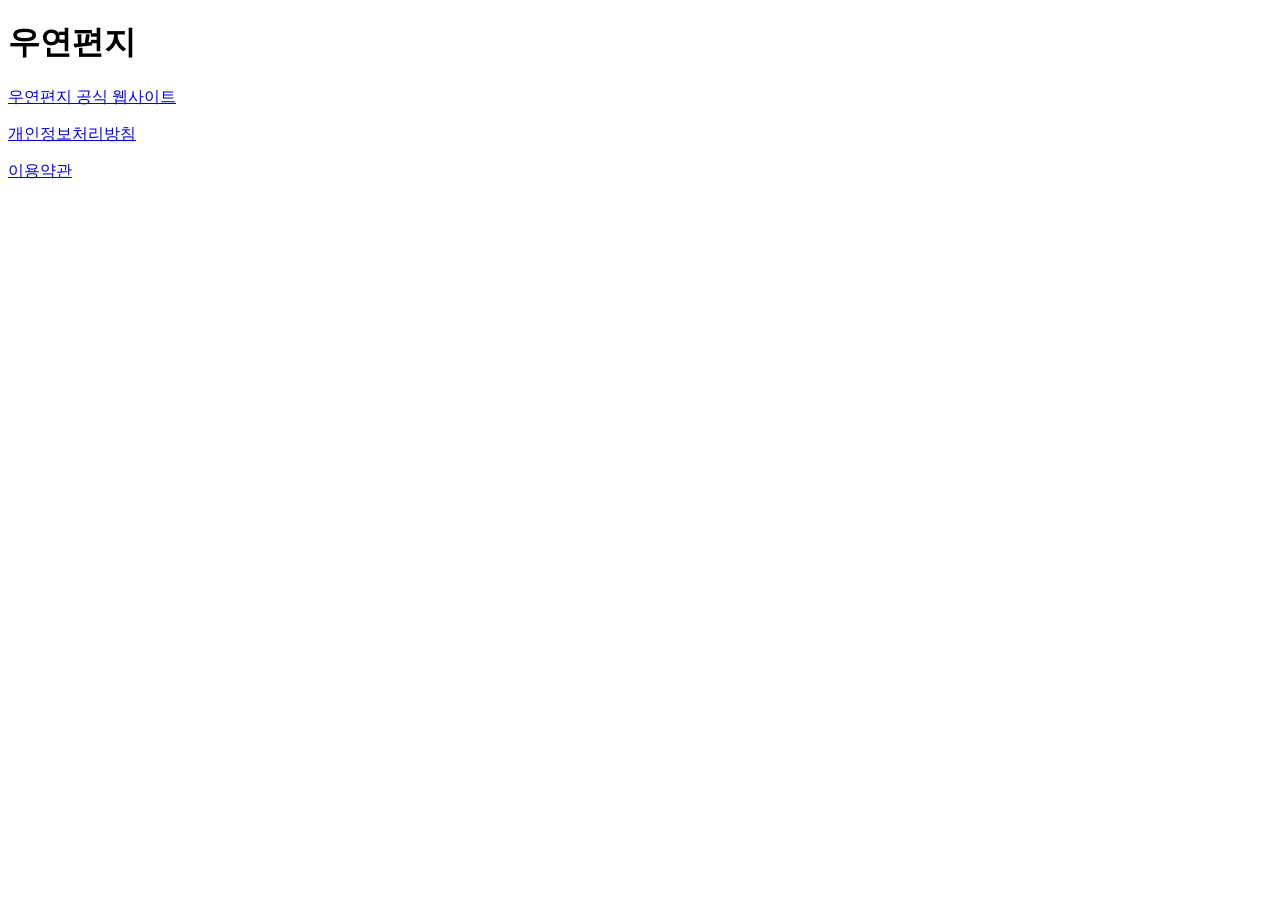
==== index.html @ 96c94056 "Add root landing page and policy links" ====
<!doctype html>
<html lang="ko">
<head>
  <meta charset="utf-8">
  <meta name="viewport" content="width=device-width, initial-scale=1">
  <title>우연편지</title>
</head>
<body>
  <main>
    <h1>우연편지</h1>
    <p><a href="https://2m9y4dmh68-hash.github.io/uyeonletter-site/">우연편지 공식 웹사이트</a></p>
    <p><a href="https://2m9y4dmh68-hash.github.io/uyeonletter-site/privacy.html">개인정보처리방침</a></p>
    <p><a href="https://2m9y4dmh68-hash.github.io/uyeonletter-site/terms.html">이용약관</a></p>
  </main>
</body>
</html>
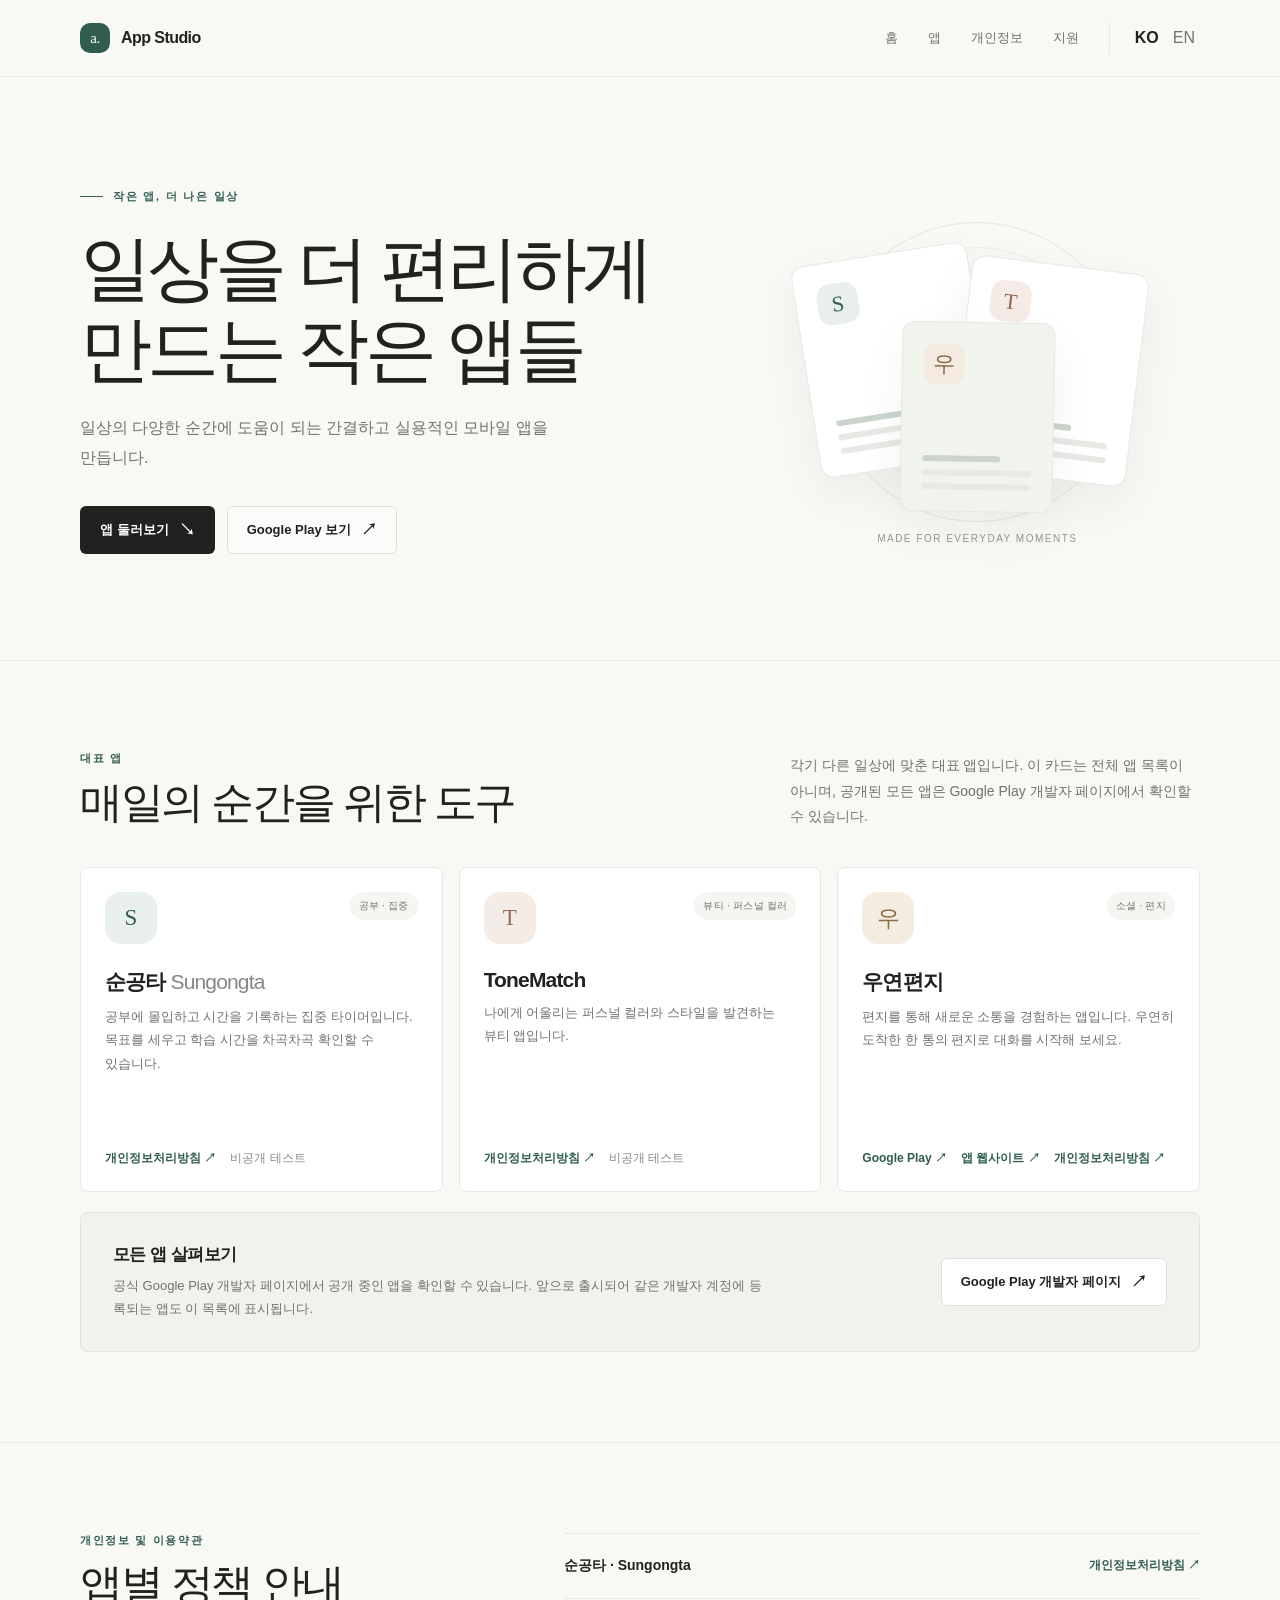
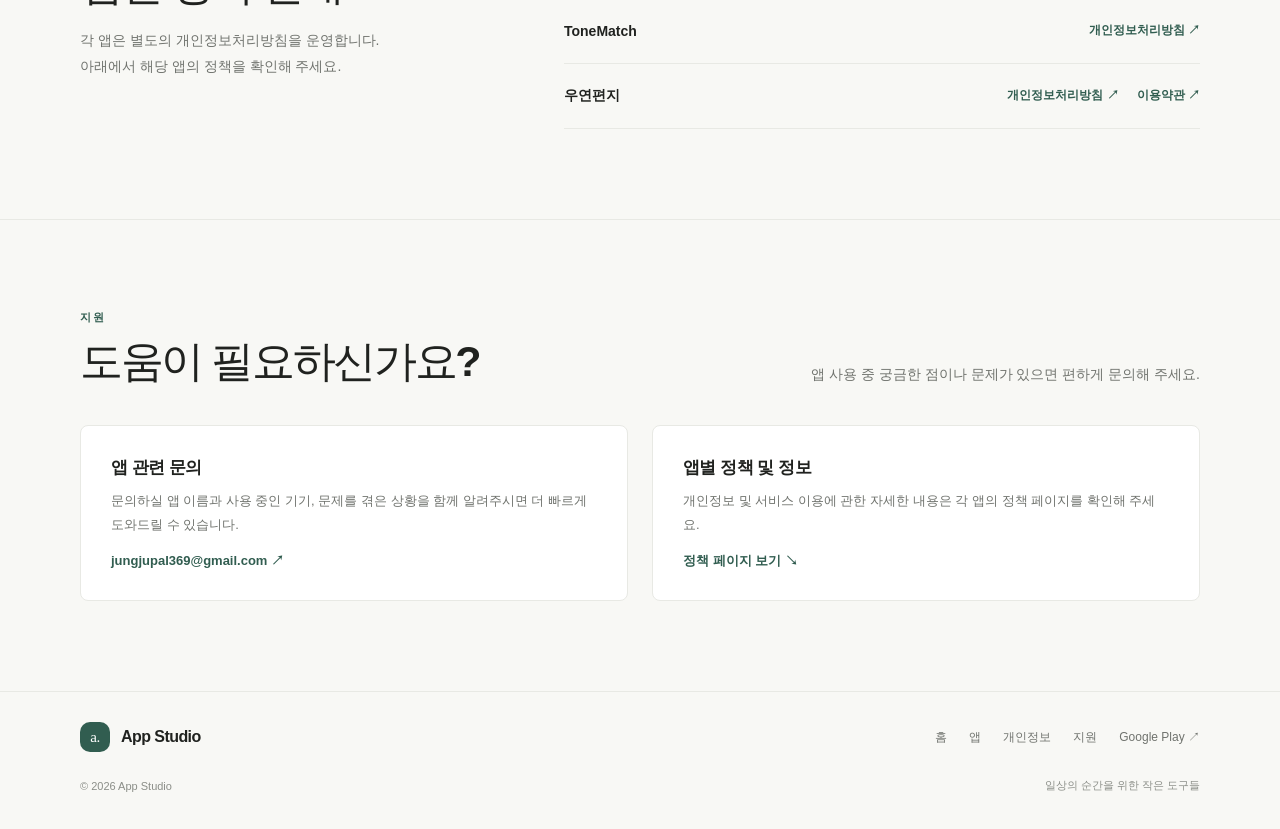
==== commit 6d46e968: "Build bilingual developer app studio homepage" ====
--- a/index.html
+++ b/index.html
@@ -3,14 +3,298 @@
 <head>
   <meta charset="utf-8">
   <meta name="viewport" content="width=device-width, initial-scale=1">
-  <title>우연편지</title>
+  <meta name="theme-color" content="#f8f8f5">
+  <meta name="description" content="일상의 다양한 순간에 도움이 되는 간결하고 실용적인 모바일 앱을 만듭니다. A small collection of thoughtful apps for everyday life.">
+  <meta property="og:type" content="website">
+  <meta property="og:title" content="App Studio — Thoughtful apps for everyday life">
+  <meta property="og:description" content="일상을 더 편리하게 만드는 작은 앱들">
+  <link rel="canonical" href="https://2m9y4dmh68-hash.github.io/">
+  <title>App Studio — 일상을 더 편리하게 만드는 작은 앱들</title>
+  <style>
+    :root {
+      color-scheme: light;
+      --paper: #f8f8f5;
+      --surface: #fff;
+      --ink: #20221f;
+      --muted: #70736e;
+      --line: #e8e9e4;
+      --accent: #315d50;
+      --accent-soft: #e9f0ec;
+      --serif: Georgia, "Times New Roman", serif;
+      --sans: Inter, -apple-system, BlinkMacSystemFont, "Segoe UI", "Noto Sans KR", sans-serif;
+      --shadow: 0 18px 46px rgba(28, 35, 30, .055);
+    }
+    * { box-sizing: border-box; }
+    html { scroll-behavior: smooth; scroll-padding-top: 88px; }
+    body { margin: 0; background: var(--paper); color: var(--ink); font-family: var(--sans); -webkit-font-smoothing: antialiased; }
+    a { color: inherit; }
+    a:focus-visible, button:focus-visible { outline: 3px solid #78998d; outline-offset: 4px; border-radius: 5px; }
+    .skip-link { position: absolute; top: -60px; left: 16px; z-index: 10; padding: 12px 16px; background: var(--ink); color: white; border-radius: 8px; }
+    .skip-link:focus { top: 12px; }
+    .wrap { width: min(1120px, calc(100% - 48px)); margin-inline: auto; }
+    .header { position: sticky; top: 0; z-index: 5; border-bottom: 1px solid rgba(232,233,228,.8); background: rgba(248,248,245,.92); backdrop-filter: blur(14px); }
+    .nav { min-height: 76px; display: flex; align-items: center; justify-content: space-between; gap: 28px; }
+    .brand { display: inline-flex; align-items: center; gap: 11px; text-decoration: none; font-weight: 650; letter-spacing: -.035em; }
+    .brand-mark { width: 30px; height: 30px; display: grid; place-items: center; border-radius: 10px; background: var(--accent); color: white; font: 15px var(--serif); }
+    .nav-right, .nav-links { display: flex; align-items: center; gap: 30px; }
+    .nav-links a, .language button { text-decoration: none; color: var(--muted); font-size: 13px; transition: color .2s ease; }
+    .nav-links a:hover, .language button:hover { color: var(--ink); }
+    .language { display: flex; align-items: center; gap: 4px; padding-left: 20px; border-left: 1px solid var(--line); }
+    .language button { padding: 7px 5px; border: 0; background: none; cursor: pointer; font: inherit; }
+    .language button[aria-pressed="true"] { color: var(--ink); font-weight: 700; }
+    .menu-toggle { display: none; width: 42px; height: 42px; border: 1px solid var(--line); border-radius: 50%; background: transparent; color: var(--ink); font-size: 19px; cursor: pointer; }
+    .hero { padding: 112px 0 106px; }
+    .hero-grid { display: grid; grid-template-columns: 1.15fr .85fr; align-items: center; gap: 72px; }
+    .eyebrow { display: flex; align-items: center; gap: 10px; margin: 0 0 24px; color: var(--accent); font-size: 11px; font-weight: 700; letter-spacing: .16em; text-transform: uppercase; }
+    .eyebrow::before { content: ""; width: 23px; height: 1px; background: currentColor; }
+    h1 { max-width: 650px; margin: 0; font-size: clamp(44px, 6vw, 72px); line-height: 1.12; letter-spacing: -.065em; font-weight: 590; }
+    .hero-copy { max-width: 510px; margin: 24px 0 0; color: var(--muted); font-size: 16px; line-height: 1.85; word-break: keep-all; }
+    .actions { display: flex; flex-wrap: wrap; gap: 12px; margin-top: 34px; }
+    .button { min-height: 48px; display: inline-flex; align-items: center; justify-content: center; gap: 10px; padding: 0 19px; border: 1px solid transparent; border-radius: 6px; text-decoration: none; font-size: 13px; font-weight: 650; transition: transform .2s ease, background .2s ease, border-color .2s ease; }
+    .button:hover { transform: translateY(-2px); }
+    .button-primary { background: var(--ink); color: white; }
+    .button-primary:hover { background: var(--accent); }
+    .button-secondary { border-color: #dfe1dc; background: rgba(255,255,255,.52); }
+    .button-secondary:hover { border-color: #bdc9c2; background: white; }
+    .arrow { font-size: 16px; line-height: 1; }
+    .hero-art { position: relative; min-height: 345px; display: grid; place-items: center; }
+    .art-halo { position: absolute; width: 300px; height: 300px; border: 1px solid #e4e6df; border-radius: 50%; }
+    .art-halo::before, .art-halo::after { content: ""; position: absolute; inset: 24px; border: 1px solid #ecece7; border-radius: 50%; }
+    .art-halo::after { inset: 52px; }
+    .art-card { position: absolute; width: 178px; height: 214px; display: flex; flex-direction: column; justify-content: space-between; padding: 21px; border: 1px solid rgba(230,231,225,.9); border-radius: 13px; background: var(--surface); box-shadow: var(--shadow); }
+    .art-card.one { transform: translate(-83px, -12px) rotate(-9deg); }
+    .art-card.two { transform: translate(72px, -1px) rotate(7deg); }
+    .art-card.three { width: 153px; height: 190px; transform: translate(0, 45px) rotate(1deg); background: #f1f3ed; }
+    .art-icon { width: 41px; height: 41px; display: grid; place-items: center; border-radius: 13px; background: var(--accent-soft); color: var(--accent); font: 22px var(--serif); }
+    .art-card.two .art-icon { background: #f5ece8; color: #92654f; }
+    .art-card.three .art-icon { background: #f4eadf; color: #886945; }
+    .art-lines span { display: block; height: 6px; margin-top: 8px; border-radius: 99px; background: #e8e9e4; }
+    .art-lines span:first-child { width: 72%; background: #cbd5ce; }
+    .art-caption { position: absolute; bottom: 0; color: #92958f; font-size: 10px; letter-spacing: .15em; text-transform: uppercase; }
+    .section { padding: 90px 0; border-top: 1px solid var(--line); }
+    .section-heading { display: flex; align-items: end; justify-content: space-between; gap: 30px; margin-bottom: 38px; }
+    .section-kicker { margin: 0 0 11px; color: var(--accent); font-size: 11px; font-weight: 700; letter-spacing: .15em; text-transform: uppercase; }
+    h2 { margin: 0; font-size: clamp(31px, 4vw, 43px); line-height: 1.2; letter-spacing: -.055em; font-weight: 580; }
+    .section-intro { max-width: 410px; margin: 0; color: var(--muted); font-size: 14px; line-height: 1.8; }
+    .app-grid { display: grid; grid-template-columns: repeat(3, 1fr); gap: 16px; }
+    .app-card { display: flex; min-height: 325px; flex-direction: column; padding: 24px; border: 1px solid var(--line); border-radius: 8px; background: var(--surface); transition: transform .25s ease, box-shadow .25s ease, border-color .25s ease; }
+    .app-card:hover { transform: translateY(-4px); border-color: #d9ded8; box-shadow: var(--shadow); }
+    .app-top { display: flex; align-items: start; justify-content: space-between; gap: 12px; }
+    .app-icon { width: 52px; height: 52px; display: grid; place-items: center; border-radius: 16px; font: 23px var(--serif); }
+    .app-icon.study { background: #eaf0eb; color: #315d50; }
+    .app-icon.tone { background: #f4ece7; color: #966d57; }
+    .app-icon.letter { background: #f4ecdf; color: #8c6d43; }
+    .category { padding: 7px 9px; border-radius: 99px; background: #f5f5f1; color: #73766f; font-size: 10px; letter-spacing: .025em; }
+    .app-card h3 { margin: 24px 0 9px; font-size: 21px; letter-spacing: -.04em; }
+    .app-card p { margin: 0; color: var(--muted); font-size: 13px; line-height: 1.8; word-break: keep-all; }
+    .card-links { display: flex; flex-wrap: wrap; gap: 14px; margin-top: auto; padding-top: 24px; }
+    .card-links a, .card-status { display: inline-flex; align-items: center; gap: 6px; color: var(--accent); font-size: 12px; font-weight: 650; text-decoration: none; }
+    .card-links a:hover { text-decoration: underline; text-underline-offset: 3px; }
+    .card-status { color: #898c85; font-weight: 500; }
+    .all-apps { display: grid; grid-template-columns: 1fr auto; align-items: center; gap: 30px; margin-top: 20px; padding: 30px 32px; border: 1px solid #e1e5df; border-radius: 8px; background: #eff2ed; }
+    .all-apps h3 { margin: 0 0 8px; font-size: 17px; letter-spacing: -.03em; }
+    .all-apps p { max-width: 660px; margin: 0; color: var(--muted); font-size: 13px; line-height: 1.8; }
+    .all-apps .button { white-space: nowrap; background: white; border-color: #dce1db; }
+    .privacy-grid { display: grid; grid-template-columns: .8fr 1.2fr; gap: 60px; }
+    .privacy-copy { max-width: 300px; margin-top: 18px; color: var(--muted); font-size: 14px; line-height: 1.8; }
+    .policy-list { border-top: 1px solid var(--line); }
+    .policy-row { display: grid; grid-template-columns: 1fr auto; align-items: center; gap: 20px; min-height: 65px; border-bottom: 1px solid var(--line); }
+    .policy-name { font-size: 14px; font-weight: 620; }
+    .policy-links { display: flex; flex-wrap: wrap; justify-content: end; gap: 18px; }
+    .policy-links a { color: var(--accent); font-size: 12px; font-weight: 600; text-decoration: none; }
+    .policy-links a:hover { text-decoration: underline; text-underline-offset: 3px; }
+    .support { display: grid; grid-template-columns: 1fr 1fr; gap: 24px; }
+    .support-panel { padding: 30px; border: 1px solid var(--line); border-radius: 8px; background: var(--surface); }
+    .support-panel h3 { margin: 0 0 10px; font-size: 17px; letter-spacing: -.03em; }
+    .support-panel p { margin: 0; color: var(--muted); font-size: 13px; line-height: 1.8; }
+    .support-panel a { display: inline-block; margin-top: 16px; color: var(--accent); font-size: 13px; font-weight: 650; text-decoration: none; }
+    .support-panel a:hover { text-decoration: underline; text-underline-offset: 3px; }
+    .footer { padding: 30px 0 36px; border-top: 1px solid var(--line); }
+    .footer-main, .footer-bottom { display: flex; align-items: center; justify-content: space-between; gap: 24px; }
+    .footer-links { display: flex; flex-wrap: wrap; gap: 22px; }
+    .footer-links a { color: var(--muted); font-size: 12px; text-decoration: none; }
+    .footer-links a:hover { color: var(--ink); }
+    .footer-bottom { margin-top: 26px; color: #8b8e88; font-size: 11px; }
+    .footer-note { margin: 0; }
+    @media (max-width: 800px) {
+      .hero { padding: 84px 0 76px; }
+      .hero-grid { grid-template-columns: 1fr; gap: 14px; }
+      .hero-art { min-height: 300px; margin-top: 10px; }
+      .art-halo { width: 270px; height: 270px; }
+      .app-grid { grid-template-columns: 1fr 1fr; }
+      .privacy-grid { grid-template-columns: 1fr; gap: 28px; }
+    }
+    @media (max-width: 600px) {
+      .wrap { width: min(100% - 36px, 520px); }
+      .nav { min-height: 68px; flex-wrap: wrap; }
+      .menu-toggle { display: inline-grid; place-items: center; }
+      .nav-right { position: absolute; top: 67px; left: 0; right: 0; display: none; align-items: stretch; flex-direction: column; gap: 0; padding: 8px 18px 16px; border-bottom: 1px solid var(--line); background: var(--paper); }
+      .nav-right.is-open { display: flex; }
+      .nav-links { align-items: stretch; flex-direction: column; gap: 0; }
+      .nav-links a { padding: 13px 0; border-bottom: 1px solid var(--line); font-size: 14px; }
+      .language { padding: 13px 0 2px; border: 0; }
+      .hero { padding: 69px 0 56px; }
+      h1 { font-size: clamp(42px, 12vw, 58px); }
+      .hero-copy { font-size: 14px; }
+      .hero-art { min-height: 275px; transform: scale(.9); margin: -5px -15px; }
+      .section { padding: 68px 0; }
+      .section-heading { align-items: start; flex-direction: column; gap: 14px; margin-bottom: 26px; }
+      .app-grid { grid-template-columns: 1fr; gap: 12px; }
+      .app-card { min-height: 280px; }
+      .all-apps { grid-template-columns: 1fr; gap: 21px; padding: 24px; }
+      .all-apps .button { justify-self: start; }
+      .policy-row { grid-template-columns: 1fr; gap: 10px; padding: 16px 0; }
+      .policy-links { justify-content: start; }
+      .support { grid-template-columns: 1fr; }
+      .support-panel { padding: 24px; }
+      .footer-main, .footer-bottom { align-items: start; flex-direction: column; }
+      .footer-links { gap: 15px; }
+      .footer-bottom { gap: 8px; }
+    }
+    @media (prefers-reduced-motion: reduce) {
+      *, *::before, *::after { scroll-behavior: auto !important; transition-duration: .01ms !important; animation-duration: .01ms !important; animation-iteration-count: 1 !important; }
+    }
+  </style>
 </head>
 <body>
-  <main>
-    <h1>우연편지</h1>
-    <p><a href="https://2m9y4dmh68-hash.github.io/uyeonletter-site/">우연편지 공식 웹사이트</a></p>
-    <p><a href="https://2m9y4dmh68-hash.github.io/uyeonletter-site/privacy.html">개인정보처리방침</a></p>
-    <p><a href="https://2m9y4dmh68-hash.github.io/uyeonletter-site/terms.html">이용약관</a></p>
+  <a class="skip-link" href="#main" data-ko="본문으로 건너뛰기" data-en="Skip to content">본문으로 건너뛰기</a>
+  <header class="header">
+    <nav class="nav wrap" aria-label="주요 메뉴">
+      <a class="brand" href="#home" aria-label="App Studio home"><span class="brand-mark" aria-hidden="true">a.</span><span>App Studio</span></a>
+      <button class="menu-toggle" type="button" aria-label="메뉴 열기" aria-expanded="false" aria-controls="nav-content">☰</button>
+      <div class="nav-right" id="nav-content">
+        <div class="nav-links">
+          <a href="#home" data-ko="홈" data-en="Home">홈</a>
+          <a href="#apps" data-ko="앱" data-en="Apps">앱</a>
+          <a href="#privacy" data-ko="개인정보" data-en="Privacy">개인정보</a>
+          <a href="#support" data-ko="지원" data-en="Support">지원</a>
+        </div>
+        <div class="language" role="group" aria-label="Language">
+          <button type="button" data-lang="ko" aria-pressed="true">KO</button>
+          <button type="button" data-lang="en" aria-pressed="false">EN</button>
+        </div>
+      </div>
+    </nav>
+  </header>
+
+  <main id="main">
+    <section class="hero" id="home">
+      <div class="hero-grid wrap">
+        <div>
+          <p class="eyebrow" data-ko="작은 앱, 더 나은 일상" data-en="Small apps, better days">작은 앱, 더 나은 일상</p>
+          <h1 data-ko="일상을 더 편리하게 만드는 작은 앱들" data-en="Thoughtful apps for everyday life.">일상을 더 편리하게 만드는 작은 앱들</h1>
+          <p class="hero-copy" data-ko="일상의 다양한 순간에 도움이 되는 간결하고 실용적인 모바일 앱을 만듭니다." data-en="We make simple, useful mobile apps designed to make everyday moments better.">일상의 다양한 순간에 도움이 되는 간결하고 실용적인 모바일 앱을 만듭니다.</p>
+          <div class="actions">
+            <a class="button button-primary" href="#apps"><span data-ko="앱 둘러보기" data-en="Explore our apps">앱 둘러보기</span><span class="arrow" aria-hidden="true">↘</span></a>
+            <a class="button button-secondary" href="https://play.google.com/store/apps/developer?id=Jung+Ji+Yong" target="_blank" rel="noopener noreferrer"><span data-ko="Google Play 보기" data-en="View on Google Play">Google Play 보기</span><span class="arrow" aria-hidden="true">↗</span></a>
+          </div>
+        </div>
+        <div class="hero-art" aria-hidden="true">
+          <div class="art-halo"></div>
+          <div class="art-card one"><div class="art-icon">S</div><div class="art-lines"><span></span><span></span><span></span></div></div>
+          <div class="art-card two"><div class="art-icon">T</div><div class="art-lines"><span></span><span></span><span></span></div></div>
+          <div class="art-card three"><div class="art-icon">우</div><div class="art-lines"><span></span><span></span><span></span></div></div>
+          <span class="art-caption">Made for everyday moments</span>
+        </div>
+      </div>
+    </section>
+
+    <section class="section" id="apps">
+      <div class="wrap">
+        <div class="section-heading">
+          <div><p class="section-kicker" data-ko="대표 앱" data-en="Selected work">대표 앱</p><h2 data-ko="매일의 순간을 위한 도구" data-en="Made for everyday moments">매일의 순간을 위한 도구</h2></div>
+          <p class="section-intro" data-ko="각기 다른 일상에 맞춘 대표 앱입니다. 이 카드는 전체 앱 목록이 아니며, 공개된 모든 앱은 Google Play 개발자 페이지에서 확인할 수 있습니다." data-en="A few apps made for different parts of everyday life. These are featured apps, not the full catalog; see Google Play for all publicly available apps.">각기 다른 일상에 맞춘 대표 앱입니다. 이 카드는 전체 앱 목록이 아니며, 공개된 모든 앱은 Google Play 개발자 페이지에서 확인할 수 있습니다.</p>
+        </div>
+        <div class="app-grid">
+          <article class="app-card">
+            <div class="app-top"><span class="app-icon study" aria-hidden="true">S</span><span class="category" data-ko="공부 · 집중" data-en="Study · Focus">공부 · 집중</span></div>
+            <h3>순공타 <span style="font-weight:450;color:#858880">Sungongta</span></h3>
+            <p data-ko="공부에 몰입하고 시간을 기록하는 집중 타이머입니다. 목표를 세우고 학습 시간을 차곡차곡 확인할 수 있습니다." data-en="A focus timer for study sessions and learning time. Set goals and keep track of the time you put in.">공부에 몰입하고 시간을 기록하는 집중 타이머입니다. 목표를 세우고 학습 시간을 차곡차곡 확인할 수 있습니다.</p>
+            <div class="card-links"><a href="https://sites.google.com/view/sungongta-privacy/%ED%99%88" target="_blank" rel="noopener noreferrer" data-ko="개인정보처리방침 ↗" data-en="Privacy policy ↗">개인정보처리방침 ↗</a><span class="card-status" data-ko="비공개 테스트" data-en="Private testing">비공개 테스트</span></div>
+          </article>
+          <article class="app-card">
+            <div class="app-top"><span class="app-icon tone" aria-hidden="true">T</span><span class="category" data-ko="뷰티 · 퍼스널 컬러" data-en="Beauty · Color">뷰티 · 퍼스널 컬러</span></div>
+            <h3>ToneMatch</h3>
+            <p data-ko="나에게 어울리는 퍼스널 컬러와 스타일을 발견하는 뷰티 앱입니다." data-en="A beauty app to discover your personal colors and styles that suit you.">나에게 어울리는 퍼스널 컬러와 스타일을 발견하는 뷰티 앱입니다.</p>
+            <div class="card-links"><a href="https://sites.google.com/view/tonematch-privacy-policy/%ED%99%88" target="_blank" rel="noopener noreferrer" data-ko="개인정보처리방침 ↗" data-en="Privacy policy ↗">개인정보처리방침 ↗</a><span class="card-status" data-ko="비공개 테스트" data-en="Private testing">비공개 테스트</span></div>
+          </article>
+          <article class="app-card">
+            <div class="app-top"><span class="app-icon letter" aria-hidden="true">우</span><span class="category" data-ko="소셜 · 편지" data-en="Social · Letters">소셜 · 편지</span></div>
+            <h3>우연편지</h3>
+            <p data-ko="편지를 통해 새로운 소통을 경험하는 앱입니다. 우연히 도착한 한 통의 편지로 대화를 시작해 보세요." data-en="An app for a different kind of connection through letters. Start a conversation with a letter that arrives by chance.">편지를 통해 새로운 소통을 경험하는 앱입니다. 우연히 도착한 한 통의 편지로 대화를 시작해 보세요.</p>
+            <div class="card-links"><a href="https://play.google.com/store/apps/details?id=com.uyeonletter.app" target="_blank" rel="noopener noreferrer" data-ko="Google Play ↗" data-en="Google Play ↗">Google Play ↗</a><a href="https://2m9y4dmh68-hash.github.io/uyeonletter-site/" target="_blank" rel="noopener noreferrer" data-ko="앱 웹사이트 ↗" data-en="App website ↗">앱 웹사이트 ↗</a><a href="https://2m9y4dmh68-hash.github.io/uyeonletter-site/privacy.html" target="_blank" rel="noopener noreferrer" data-ko="개인정보처리방침 ↗" data-en="Privacy policy ↗">개인정보처리방침 ↗</a></div>
+          </article>
+        </div>
+        <div class="all-apps">
+          <div><h3 data-ko="모든 앱 살펴보기" data-en="Explore all apps">모든 앱 살펴보기</h3><p data-ko="공식 Google Play 개발자 페이지에서 공개 중인 앱을 확인할 수 있습니다. 앞으로 출시되어 같은 개발자 계정에 등록되는 앱도 이 목록에 표시됩니다." data-en="Browse publicly available apps on the official Google Play developer page. New apps published under the same developer account will appear there as they launch.">공식 Google Play 개발자 페이지에서 공개 중인 앱을 확인할 수 있습니다. 앞으로 출시되어 같은 개발자 계정에 등록되는 앱도 이 목록에 표시됩니다.</p></div>
+          <a class="button" href="https://play.google.com/store/apps/developer?id=Jung+Ji+Yong" target="_blank" rel="noopener noreferrer"><span data-ko="Google Play 개발자 페이지" data-en="Google Play developer page">Google Play 개발자 페이지</span><span class="arrow" aria-hidden="true">↗</span></a>
+        </div>
+      </div>
+    </section>
+
+    <section class="section" id="privacy">
+      <div class="wrap privacy-grid">
+        <div><p class="section-kicker" data-ko="개인정보 및 이용약관" data-en="Privacy & terms">개인정보 및 이용약관</p><h2 data-ko="앱별 정책 안내" data-en="Policies by app">앱별 정책 안내</h2><p class="privacy-copy" data-ko="각 앱은 별도의 개인정보처리방침을 운영합니다. 아래에서 해당 앱의 정책을 확인해 주세요." data-en="Each app has its own privacy policy. Follow the links to read the policy for the app you use.">각 앱은 별도의 개인정보처리방침을 운영합니다. 아래에서 해당 앱의 정책을 확인해 주세요.</p></div>
+        <div class="policy-list">
+          <div class="policy-row"><span class="policy-name">순공타 · Sungongta</span><div class="policy-links"><a href="https://sites.google.com/view/sungongta-privacy/%ED%99%88" target="_blank" rel="noopener noreferrer" data-ko="개인정보처리방침 ↗" data-en="Privacy policy ↗">개인정보처리방침 ↗</a></div></div>
+          <div class="policy-row"><span class="policy-name">ToneMatch</span><div class="policy-links"><a href="https://sites.google.com/view/tonematch-privacy-policy/%ED%99%88" target="_blank" rel="noopener noreferrer" data-ko="개인정보처리방침 ↗" data-en="Privacy policy ↗">개인정보처리방침 ↗</a></div></div>
+          <div class="policy-row"><span class="policy-name">우연편지</span><div class="policy-links"><a href="https://2m9y4dmh68-hash.github.io/uyeonletter-site/privacy.html" target="_blank" rel="noopener noreferrer" data-ko="개인정보처리방침 ↗" data-en="Privacy policy ↗">개인정보처리방침 ↗</a><a href="https://2m9y4dmh68-hash.github.io/uyeonletter-site/terms.html" target="_blank" rel="noopener noreferrer" data-ko="이용약관 ↗" data-en="Terms ↗">이용약관 ↗</a></div></div>
+        </div>
+      </div>
+    </section>
+
+    <section class="section" id="support">
+      <div class="wrap">
+        <div class="section-heading"><div><p class="section-kicker" data-ko="지원" data-en="Support">지원</p><h2 data-ko="도움이 필요하신가요?" data-en="How can we help?">도움이 필요하신가요?</h2></div><p class="section-intro" data-ko="앱 사용 중 궁금한 점이나 문제가 있으면 편하게 문의해 주세요." data-en="If you have a question or run into an issue, get in touch.">앱 사용 중 궁금한 점이나 문제가 있으면 편하게 문의해 주세요.</p></div>
+        <div class="support">
+          <div class="support-panel"><h3 data-ko="앱 관련 문의" data-en="App support">앱 관련 문의</h3><p data-ko="문의하실 앱 이름과 사용 중인 기기, 문제를 겪은 상황을 함께 알려주시면 더 빠르게 도와드릴 수 있습니다." data-en="Include the app name, your device, and what happened so we can help more quickly.">문의하실 앱 이름과 사용 중인 기기, 문제를 겪은 상황을 함께 알려주시면 더 빠르게 도와드릴 수 있습니다.</p><a href="mailto:jungjupal369@gmail.com">jungjupal369@gmail.com ↗</a></div>
+          <div class="support-panel"><h3 data-ko="앱별 정책 및 정보" data-en="App policies & information">앱별 정책 및 정보</h3><p data-ko="개인정보 및 서비스 이용에 관한 자세한 내용은 각 앱의 정책 페이지를 확인해 주세요." data-en="For details about privacy and service terms, please visit the policy page for each app.">개인정보 및 서비스 이용에 관한 자세한 내용은 각 앱의 정책 페이지를 확인해 주세요.</p><a href="#privacy"><span data-ko="정책 페이지 보기" data-en="View app policies">정책 페이지 보기</span> ↘</a></div>
+        </div>
+      </div>
+    </section>
   </main>
+
+  <footer class="footer">
+    <div class="wrap">
+      <div class="footer-main"><a class="brand" href="#home"><span class="brand-mark" aria-hidden="true">a.</span><span>App Studio</span></a><nav class="footer-links" aria-label="Footer"><a href="#home" data-ko="홈" data-en="Home">홈</a><a href="#apps" data-ko="앱" data-en="Apps">앱</a><a href="#privacy" data-ko="개인정보" data-en="Privacy">개인정보</a><a href="#support" data-ko="지원" data-en="Support">지원</a><a href="https://play.google.com/store/apps/developer?id=Jung+Ji+Yong" target="_blank" rel="noopener noreferrer" data-ko="Google Play ↗" data-en="Google Play ↗">Google Play ↗</a></nav></div>
+      <div class="footer-bottom"><p class="footer-note">© <span id="year">2026</span> App Studio</p><p class="footer-note" data-ko="일상의 순간을 위한 작은 도구들" data-en="Small tools for everyday moments">일상의 순간을 위한 작은 도구들</p></div>
+    </div>
+  </footer>
+  <script>
+    (() => {
+      const langButtons = document.querySelectorAll('[data-lang]');
+      const translatable = document.querySelectorAll('[data-ko][data-en]');
+      const menuButton = document.querySelector('.menu-toggle');
+      const navContent = document.querySelector('#nav-content');
+      const navLinks = document.querySelectorAll('.nav-links a');
+      const setLanguage = (lang) => {
+        document.documentElement.lang = lang;
+        translatable.forEach((el) => { el.textContent = el.dataset[lang]; });
+        langButtons.forEach((button) => button.setAttribute('aria-pressed', String(button.dataset.lang === lang)));
+        menuButton.setAttribute('aria-label', lang === 'ko' ? '메뉴 열기' : 'Open menu');
+        document.querySelector('nav.nav').setAttribute('aria-label', lang === 'ko' ? '주요 메뉴' : 'Main navigation');
+        document.title = lang === 'ko' ? 'App Studio — 일상을 더 편리하게 만드는 작은 앱들' : 'App Studio — Thoughtful apps for everyday life';
+        try { localStorage.setItem('app-studio-language', lang); } catch (_) {}
+      };
+      langButtons.forEach((button) => button.addEventListener('click', () => setLanguage(button.dataset.lang)));
+      menuButton.addEventListener('click', () => {
+        const open = menuButton.getAttribute('aria-expanded') !== 'true';
+        menuButton.setAttribute('aria-expanded', String(open));
+        menuButton.setAttribute('aria-label', open ? (document.documentElement.lang === 'ko' ? '메뉴 닫기' : 'Close menu') : (document.documentElement.lang === 'ko' ? '메뉴 열기' : 'Open menu'));
+        menuButton.textContent = open ? '×' : '☰';
+        navContent.classList.toggle('is-open', open);
+      });
+      navLinks.forEach((link) => link.addEventListener('click', () => {
+        menuButton.setAttribute('aria-expanded', 'false');
+        menuButton.textContent = '☰';
+        menuButton.setAttribute('aria-label', document.documentElement.lang === 'ko' ? '메뉴 열기' : 'Open menu');
+        navContent.classList.remove('is-open');
+      }));
+      document.querySelector('#year').textContent = new Date().getFullYear();
+      let saved = 'ko';
+      try { saved = localStorage.getItem('app-studio-language') || 'ko'; } catch (_) {}
+      setLanguage(saved === 'en' ? 'en' : 'ko');
+    })();
+  </script>
 </body>
 </html>
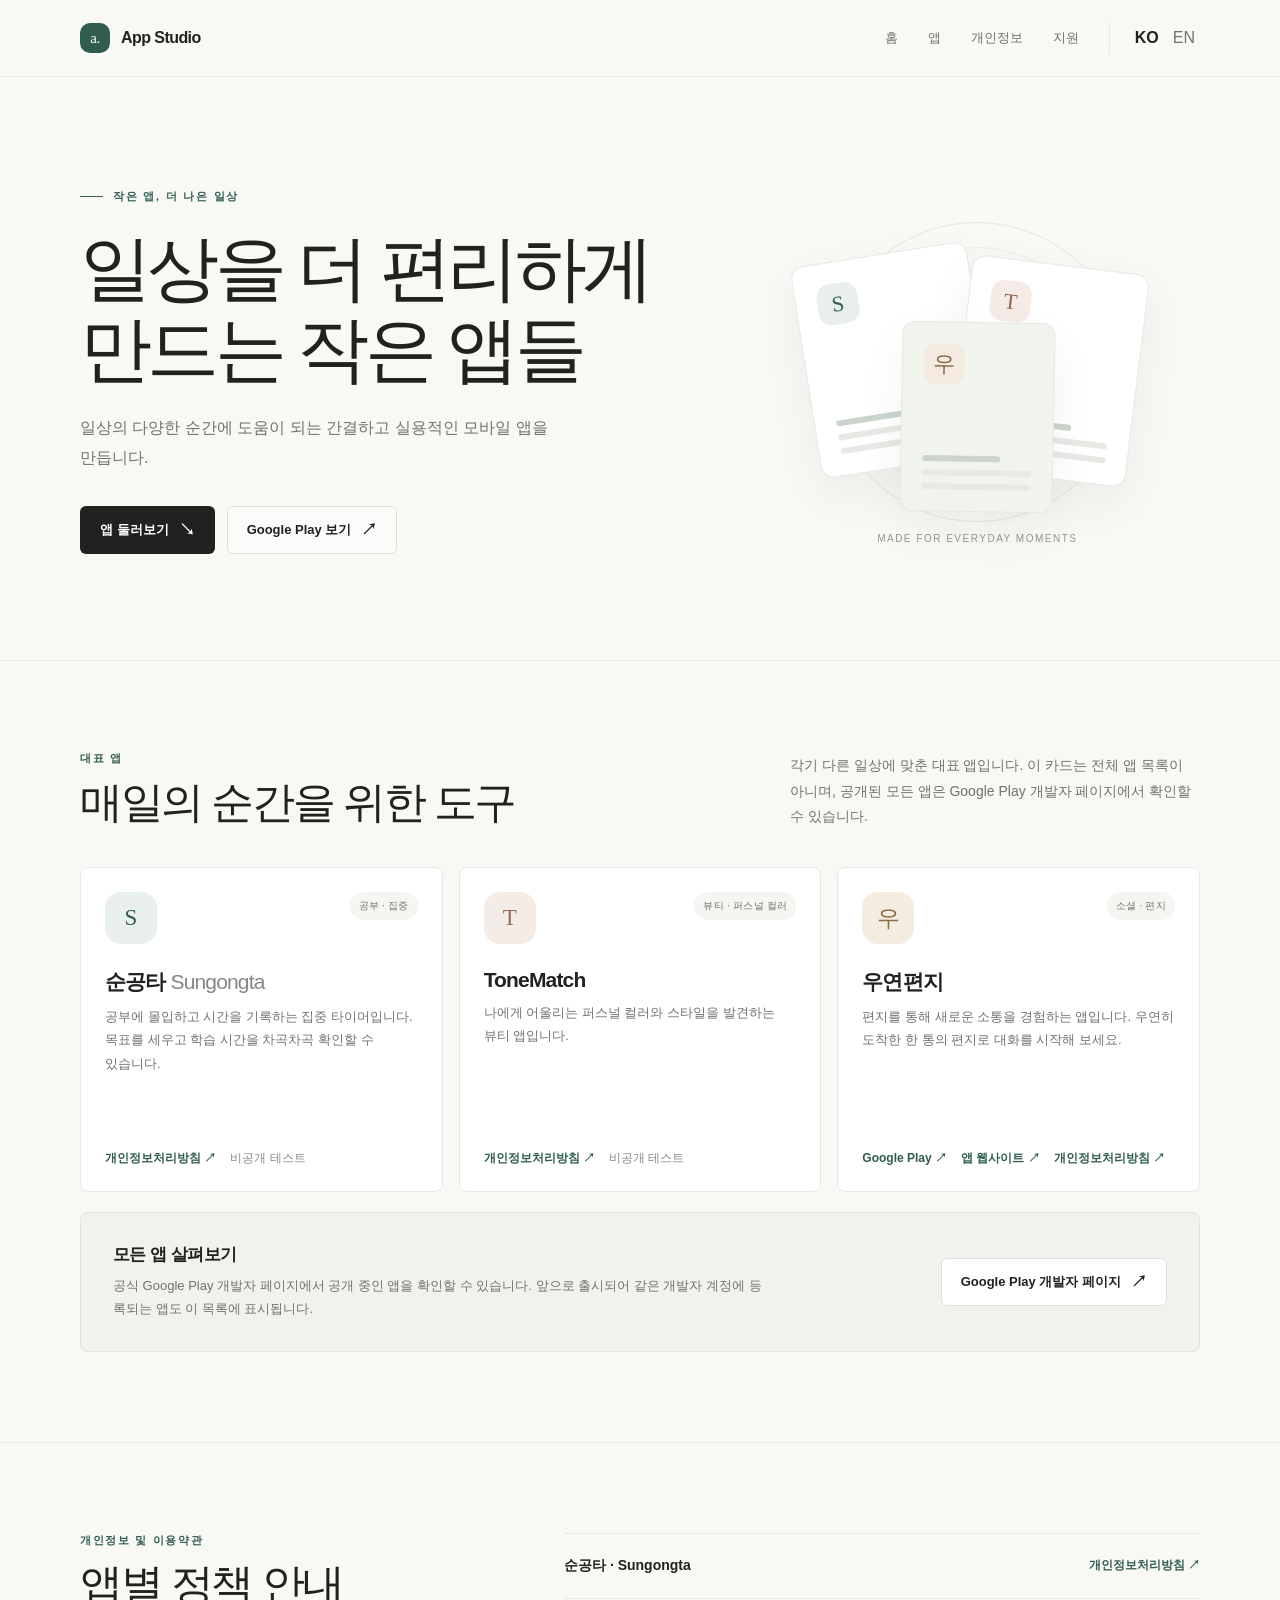
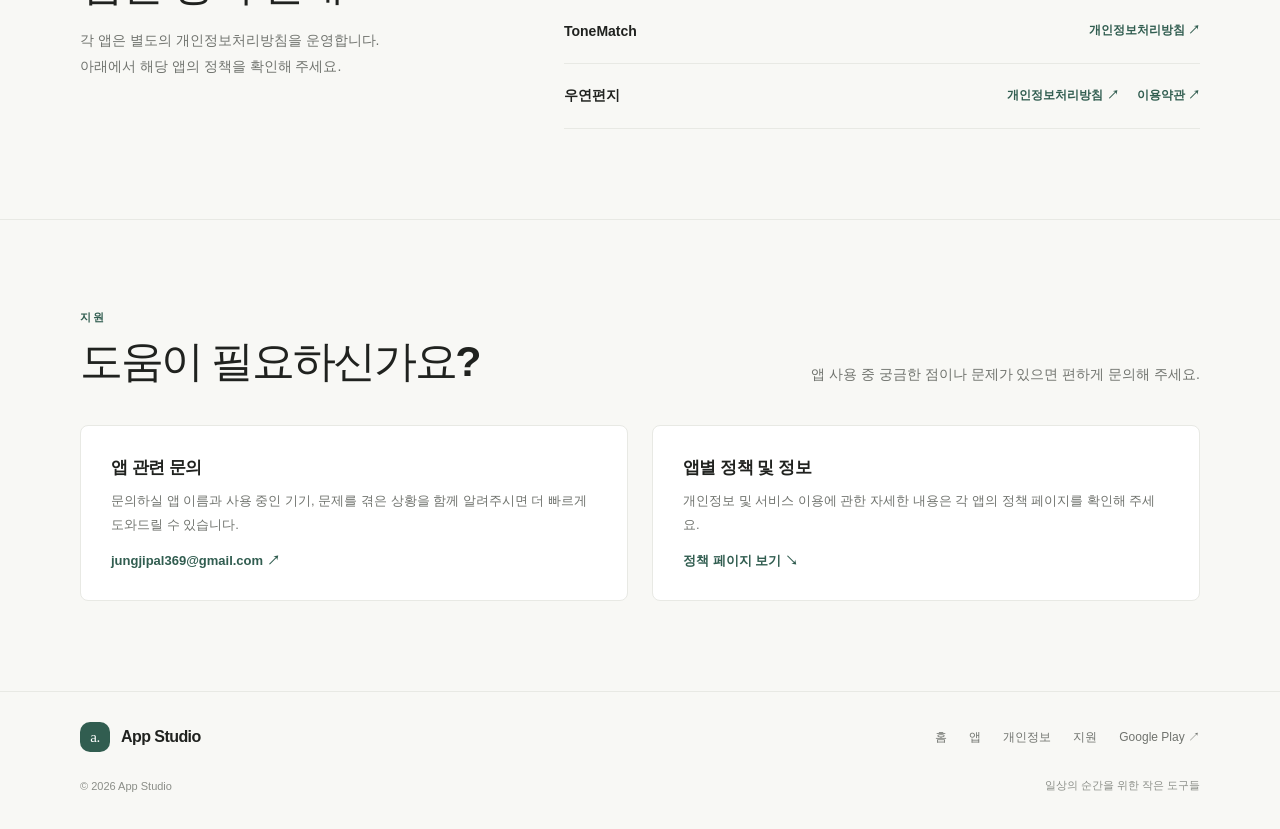
==== commit 2f425526: "Correct developer support email" ====
--- a/index.html
+++ b/index.html
@@ -247,7 +247,7 @@
       <div class="wrap">
         <div class="section-heading"><div><p class="section-kicker" data-ko="지원" data-en="Support">지원</p><h2 data-ko="도움이 필요하신가요?" data-en="How can we help?">도움이 필요하신가요?</h2></div><p class="section-intro" data-ko="앱 사용 중 궁금한 점이나 문제가 있으면 편하게 문의해 주세요." data-en="If you have a question or run into an issue, get in touch.">앱 사용 중 궁금한 점이나 문제가 있으면 편하게 문의해 주세요.</p></div>
         <div class="support">
-          <div class="support-panel"><h3 data-ko="앱 관련 문의" data-en="App support">앱 관련 문의</h3><p data-ko="문의하실 앱 이름과 사용 중인 기기, 문제를 겪은 상황을 함께 알려주시면 더 빠르게 도와드릴 수 있습니다." data-en="Include the app name, your device, and what happened so we can help more quickly.">문의하실 앱 이름과 사용 중인 기기, 문제를 겪은 상황을 함께 알려주시면 더 빠르게 도와드릴 수 있습니다.</p><a href="mailto:jungjupal369@gmail.com">jungjupal369@gmail.com ↗</a></div>
+          <div class="support-panel"><h3 data-ko="앱 관련 문의" data-en="App support">앱 관련 문의</h3><p data-ko="문의하실 앱 이름과 사용 중인 기기, 문제를 겪은 상황을 함께 알려주시면 더 빠르게 도와드릴 수 있습니다." data-en="Include the app name, your device, and what happened so we can help more quickly.">문의하실 앱 이름과 사용 중인 기기, 문제를 겪은 상황을 함께 알려주시면 더 빠르게 도와드릴 수 있습니다.</p><a href="mailto:jungjipal369@gmail.com">jungjipal369@gmail.com ↗</a></div>
           <div class="support-panel"><h3 data-ko="앱별 정책 및 정보" data-en="App policies & information">앱별 정책 및 정보</h3><p data-ko="개인정보 및 서비스 이용에 관한 자세한 내용은 각 앱의 정책 페이지를 확인해 주세요." data-en="For details about privacy and service terms, please visit the policy page for each app.">개인정보 및 서비스 이용에 관한 자세한 내용은 각 앱의 정책 페이지를 확인해 주세요.</p><a href="#privacy"><span data-ko="정책 페이지 보기" data-en="View app policies">정책 페이지 보기</span> ↘</a></div>
         </div>
       </div>
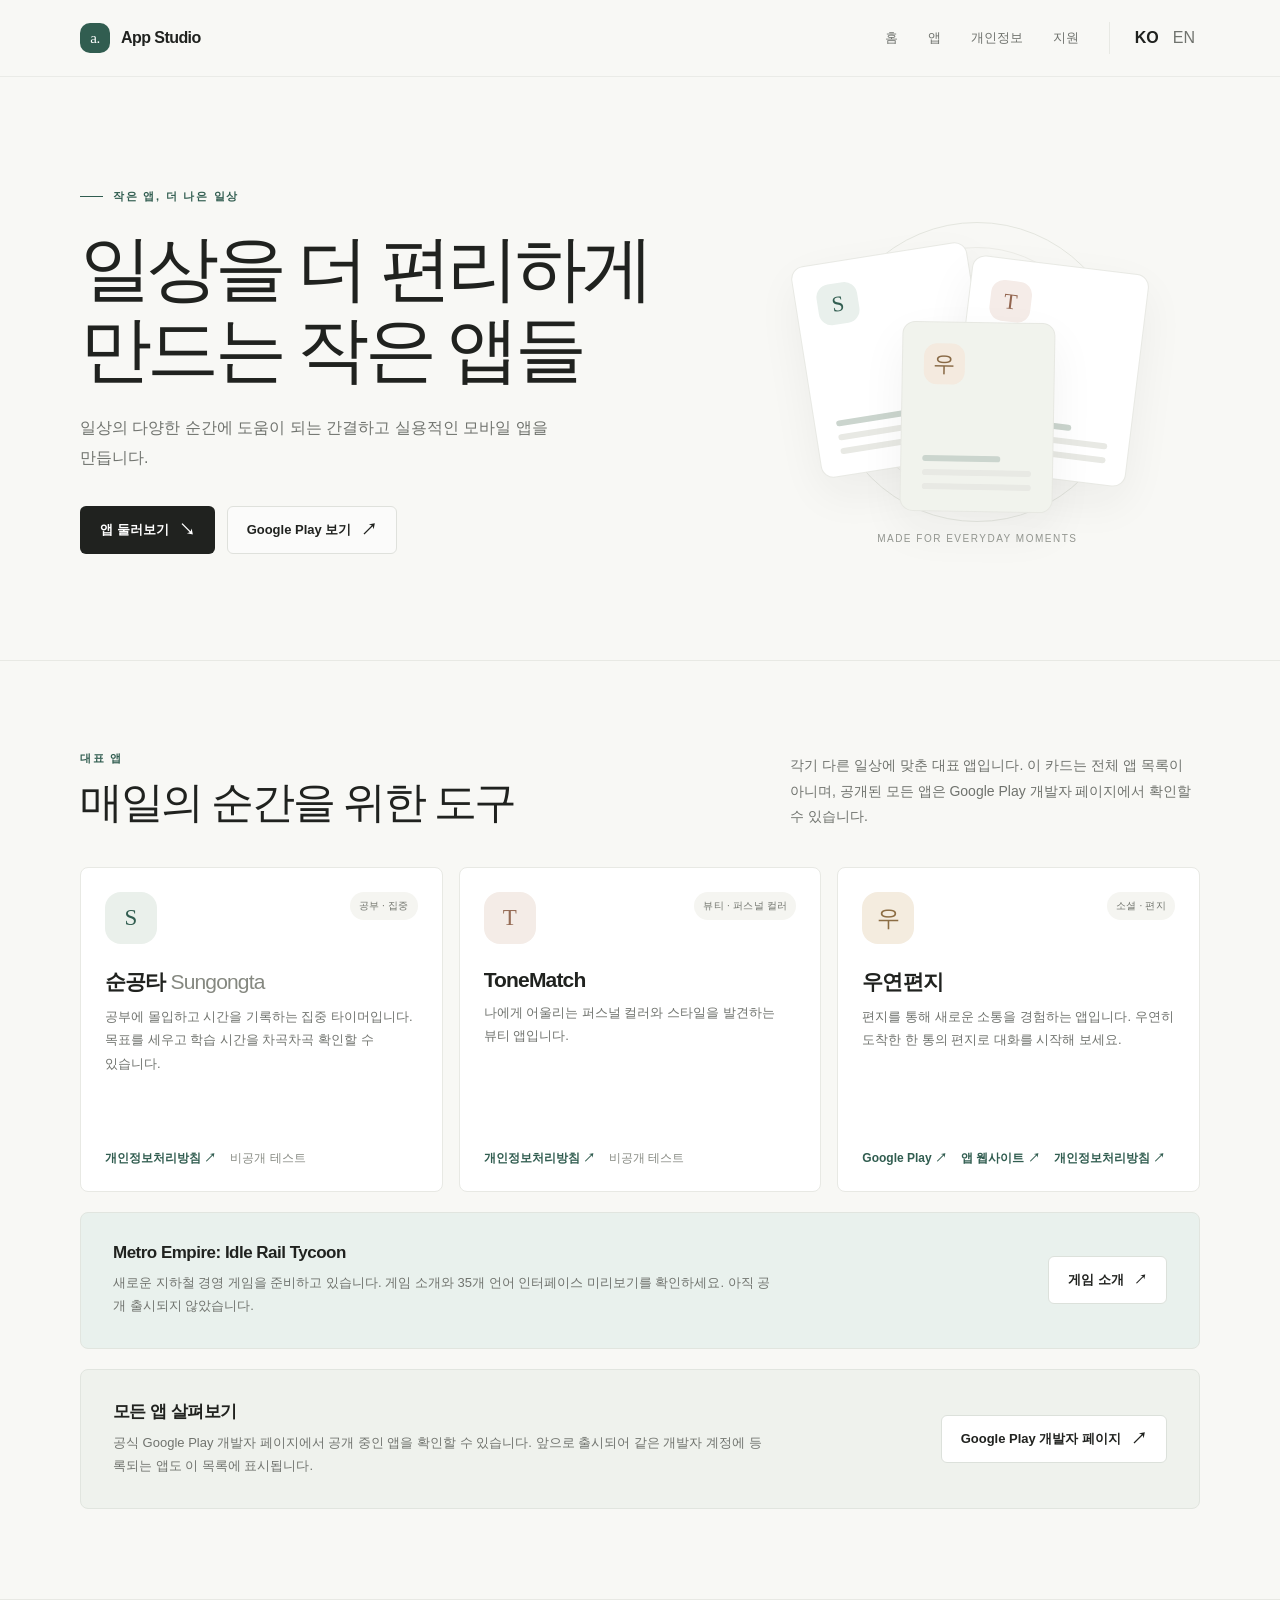
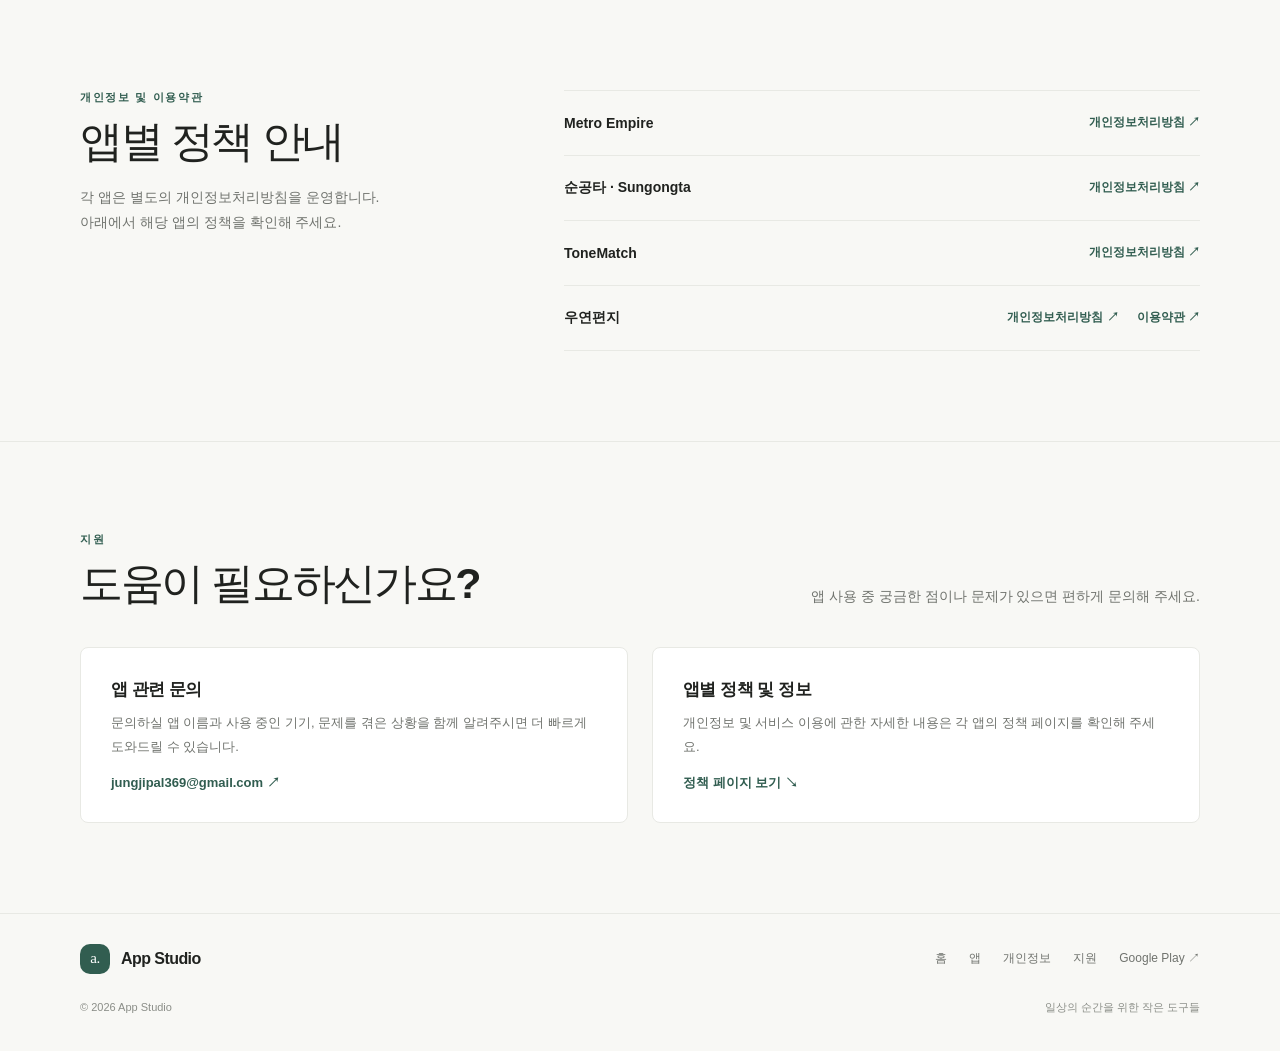
==== commit 4b0974b5: "Add Metro Empire prelaunch pages and 35-language interface preview" ====
--- a/index.html
+++ b/index.html
@@ -225,6 +225,12 @@
             <div class="card-links"><a href="https://play.google.com/store/apps/details?id=com.uyeonletter.app" target="_blank" rel="noopener noreferrer" data-ko="Google Play ↗" data-en="Google Play ↗">Google Play ↗</a><a href="https://2m9y4dmh68-hash.github.io/uyeonletter-site/" target="_blank" rel="noopener noreferrer" data-ko="앱 웹사이트 ↗" data-en="App website ↗">앱 웹사이트 ↗</a><a href="https://2m9y4dmh68-hash.github.io/uyeonletter-site/privacy.html" target="_blank" rel="noopener noreferrer" data-ko="개인정보처리방침 ↗" data-en="Privacy policy ↗">개인정보처리방침 ↗</a></div>
           </article>
         </div>
+
+        <!-- metro-empire-announcement -->
+        <div class="all-apps" style="background:#e9f1ed;margin-top:20px">
+          <div><h3>Metro Empire: Idle Rail Tycoon</h3><p data-ko="새로운 지하철 경영 게임을 준비하고 있습니다. 게임 소개와 35개 언어 인터페이스 미리보기를 확인하세요. 아직 공개 출시되지 않았습니다." data-en="A metro management game in development. Explore the game introduction and 35-language interface preview. Not publicly released yet.">새로운 지하철 경영 게임을 준비하고 있습니다. 게임 소개와 35개 언어 인터페이스 미리보기를 확인하세요. 아직 공개 출시되지 않았습니다.</p></div>
+          <a class="button" href="metro-empire/"><span data-ko="게임 소개" data-en="Explore the game">게임 소개</span><span aria-hidden="true">↗</span></a>
+        </div>
         <div class="all-apps">
           <div><h3 data-ko="모든 앱 살펴보기" data-en="Explore all apps">모든 앱 살펴보기</h3><p data-ko="공식 Google Play 개발자 페이지에서 공개 중인 앱을 확인할 수 있습니다. 앞으로 출시되어 같은 개발자 계정에 등록되는 앱도 이 목록에 표시됩니다." data-en="Browse publicly available apps on the official Google Play developer page. New apps published under the same developer account will appear there as they launch.">공식 Google Play 개발자 페이지에서 공개 중인 앱을 확인할 수 있습니다. 앞으로 출시되어 같은 개발자 계정에 등록되는 앱도 이 목록에 표시됩니다.</p></div>
           <a class="button" href="https://play.google.com/store/apps/developer?id=Jung+Ji+Yong" target="_blank" rel="noopener noreferrer"><span data-ko="Google Play 개발자 페이지" data-en="Google Play developer page">Google Play 개발자 페이지</span><span class="arrow" aria-hidden="true">↗</span></a>
@@ -236,6 +242,8 @@
       <div class="wrap privacy-grid">
         <div><p class="section-kicker" data-ko="개인정보 및 이용약관" data-en="Privacy & terms">개인정보 및 이용약관</p><h2 data-ko="앱별 정책 안내" data-en="Policies by app">앱별 정책 안내</h2><p class="privacy-copy" data-ko="각 앱은 별도의 개인정보처리방침을 운영합니다. 아래에서 해당 앱의 정책을 확인해 주세요." data-en="Each app has its own privacy policy. Follow the links to read the policy for the app you use.">각 앱은 별도의 개인정보처리방침을 운영합니다. 아래에서 해당 앱의 정책을 확인해 주세요.</p></div>
         <div class="policy-list">
+          <div class="policy-row"><span class="policy-name">Metro Empire</span><div class="policy-links"><a href="metro-empire/privacy.html" data-ko="개인정보처리방침 ↗" data-en="Privacy policy ↗">개인정보처리방침 ↗</a></div></div>
+
           <div class="policy-row"><span class="policy-name">순공타 · Sungongta</span><div class="policy-links"><a href="https://sites.google.com/view/sungongta-privacy/%ED%99%88" target="_blank" rel="noopener noreferrer" data-ko="개인정보처리방침 ↗" data-en="Privacy policy ↗">개인정보처리방침 ↗</a></div></div>
           <div class="policy-row"><span class="policy-name">ToneMatch</span><div class="policy-links"><a href="https://sites.google.com/view/tonematch-privacy-policy/%ED%99%88" target="_blank" rel="noopener noreferrer" data-ko="개인정보처리방침 ↗" data-en="Privacy policy ↗">개인정보처리방침 ↗</a></div></div>
           <div class="policy-row"><span class="policy-name">우연편지</span><div class="policy-links"><a href="https://2m9y4dmh68-hash.github.io/uyeonletter-site/privacy.html" target="_blank" rel="noopener noreferrer" data-ko="개인정보처리방침 ↗" data-en="Privacy policy ↗">개인정보처리방침 ↗</a><a href="https://2m9y4dmh68-hash.github.io/uyeonletter-site/terms.html" target="_blank" rel="noopener noreferrer" data-ko="이용약관 ↗" data-en="Terms ↗">이용약관 ↗</a></div></div>
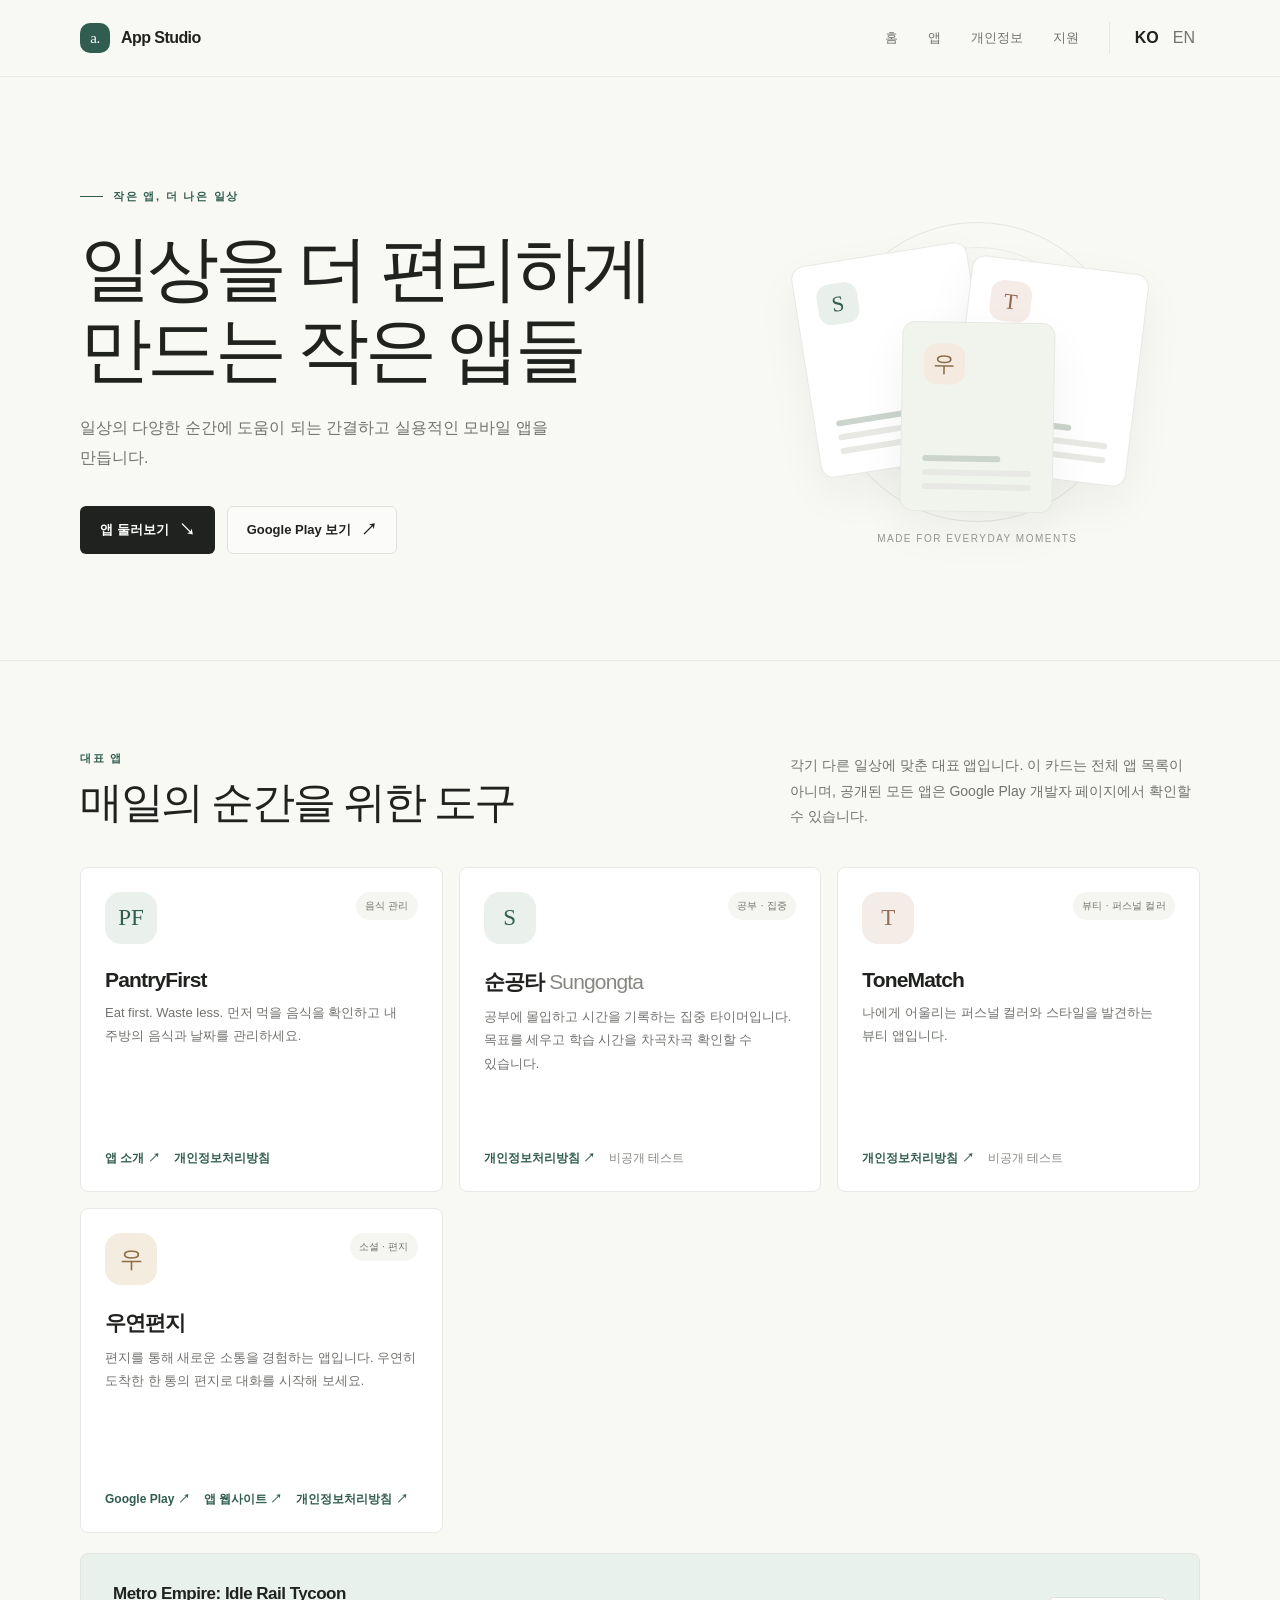
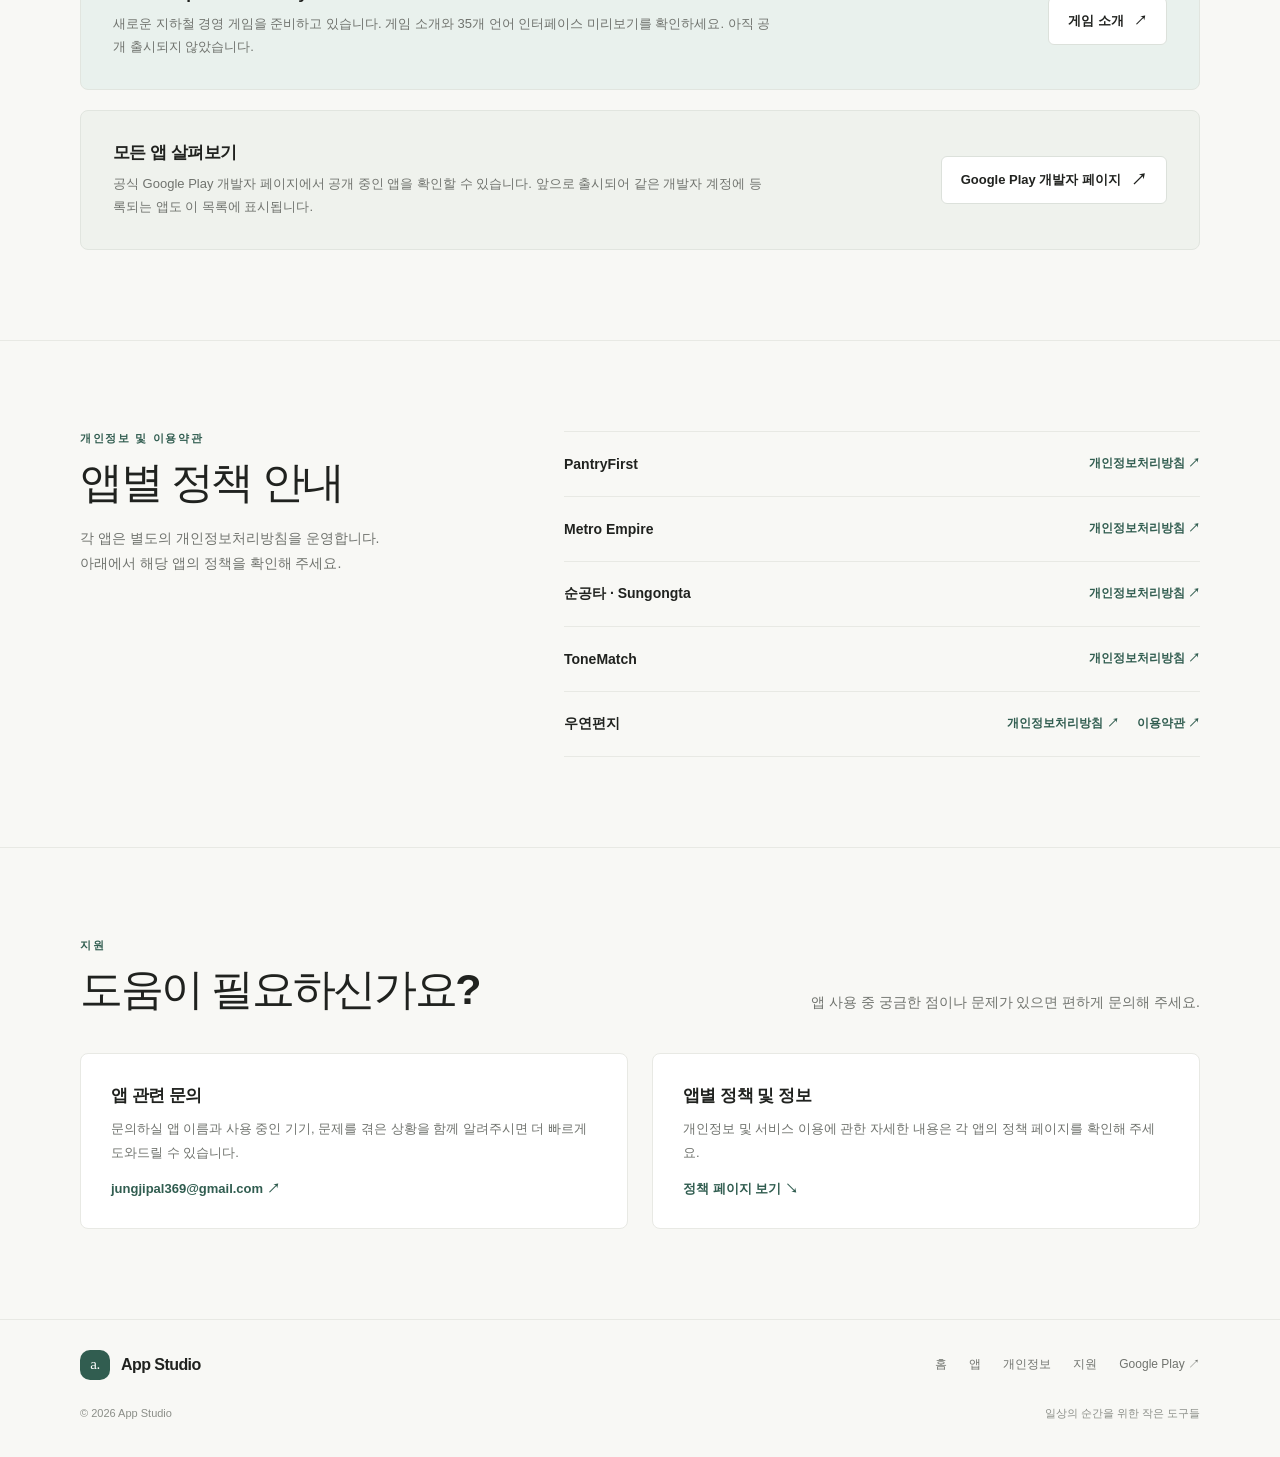
==== commit 4257ae19: "Link PantryFirst from developer homepage and policies" ====
--- a/index.html
+++ b/index.html
@@ -207,6 +207,11 @@
         </div>
         <div class="app-grid">
           <article class="app-card">
+            <div class="app-top"><div class="app-icon study" aria-hidden="true">PF</div><span class="category" data-ko="음식 관리" data-en="Food &amp; Drink">음식 관리</span></div>
+            <h3>PantryFirst</h3><p data-ko="Eat first. Waste less. 먼저 먹을 음식을 확인하고 내 주방의 음식과 날짜를 관리하세요." data-en="Eat first. Waste less. See what to use first and keep track of your kitchen.">Eat first. Waste less. 먼저 먹을 음식을 확인하고 내 주방의 음식과 날짜를 관리하세요.</p>
+            <div class="card-links"><a href="pantryfirst/" data-ko="앱 소개 ↗" data-en="About the app ↗">앱 소개 ↗</a><a href="pantryfirst/privacy.html" data-ko="개인정보처리방침" data-en="Privacy policy">개인정보처리방침</a></div>
+          </article>
+          <article class="app-card">
             <div class="app-top"><span class="app-icon study" aria-hidden="true">S</span><span class="category" data-ko="공부 · 집중" data-en="Study · Focus">공부 · 집중</span></div>
             <h3>순공타 <span style="font-weight:450;color:#858880">Sungongta</span></h3>
             <p data-ko="공부에 몰입하고 시간을 기록하는 집중 타이머입니다. 목표를 세우고 학습 시간을 차곡차곡 확인할 수 있습니다." data-en="A focus timer for study sessions and learning time. Set goals and keep track of the time you put in.">공부에 몰입하고 시간을 기록하는 집중 타이머입니다. 목표를 세우고 학습 시간을 차곡차곡 확인할 수 있습니다.</p>
@@ -242,6 +247,7 @@
       <div class="wrap privacy-grid">
         <div><p class="section-kicker" data-ko="개인정보 및 이용약관" data-en="Privacy & terms">개인정보 및 이용약관</p><h2 data-ko="앱별 정책 안내" data-en="Policies by app">앱별 정책 안내</h2><p class="privacy-copy" data-ko="각 앱은 별도의 개인정보처리방침을 운영합니다. 아래에서 해당 앱의 정책을 확인해 주세요." data-en="Each app has its own privacy policy. Follow the links to read the policy for the app you use.">각 앱은 별도의 개인정보처리방침을 운영합니다. 아래에서 해당 앱의 정책을 확인해 주세요.</p></div>
         <div class="policy-list">
+          <div class="policy-row"><span class="policy-name">PantryFirst</span><div class="policy-links"><a href="pantryfirst/privacy.html" data-ko="개인정보처리방침 ↗" data-en="Privacy policy ↗">개인정보처리방침 ↗</a></div></div>
           <div class="policy-row"><span class="policy-name">Metro Empire</span><div class="policy-links"><a href="metro-empire/privacy.html" data-ko="개인정보처리방침 ↗" data-en="Privacy policy ↗">개인정보처리방침 ↗</a></div></div>
 
           <div class="policy-row"><span class="policy-name">순공타 · Sungongta</span><div class="policy-links"><a href="https://sites.google.com/view/sungongta-privacy/%ED%99%88" target="_blank" rel="noopener noreferrer" data-ko="개인정보처리방침 ↗" data-en="Privacy policy ↗">개인정보처리방침 ↗</a></div></div>
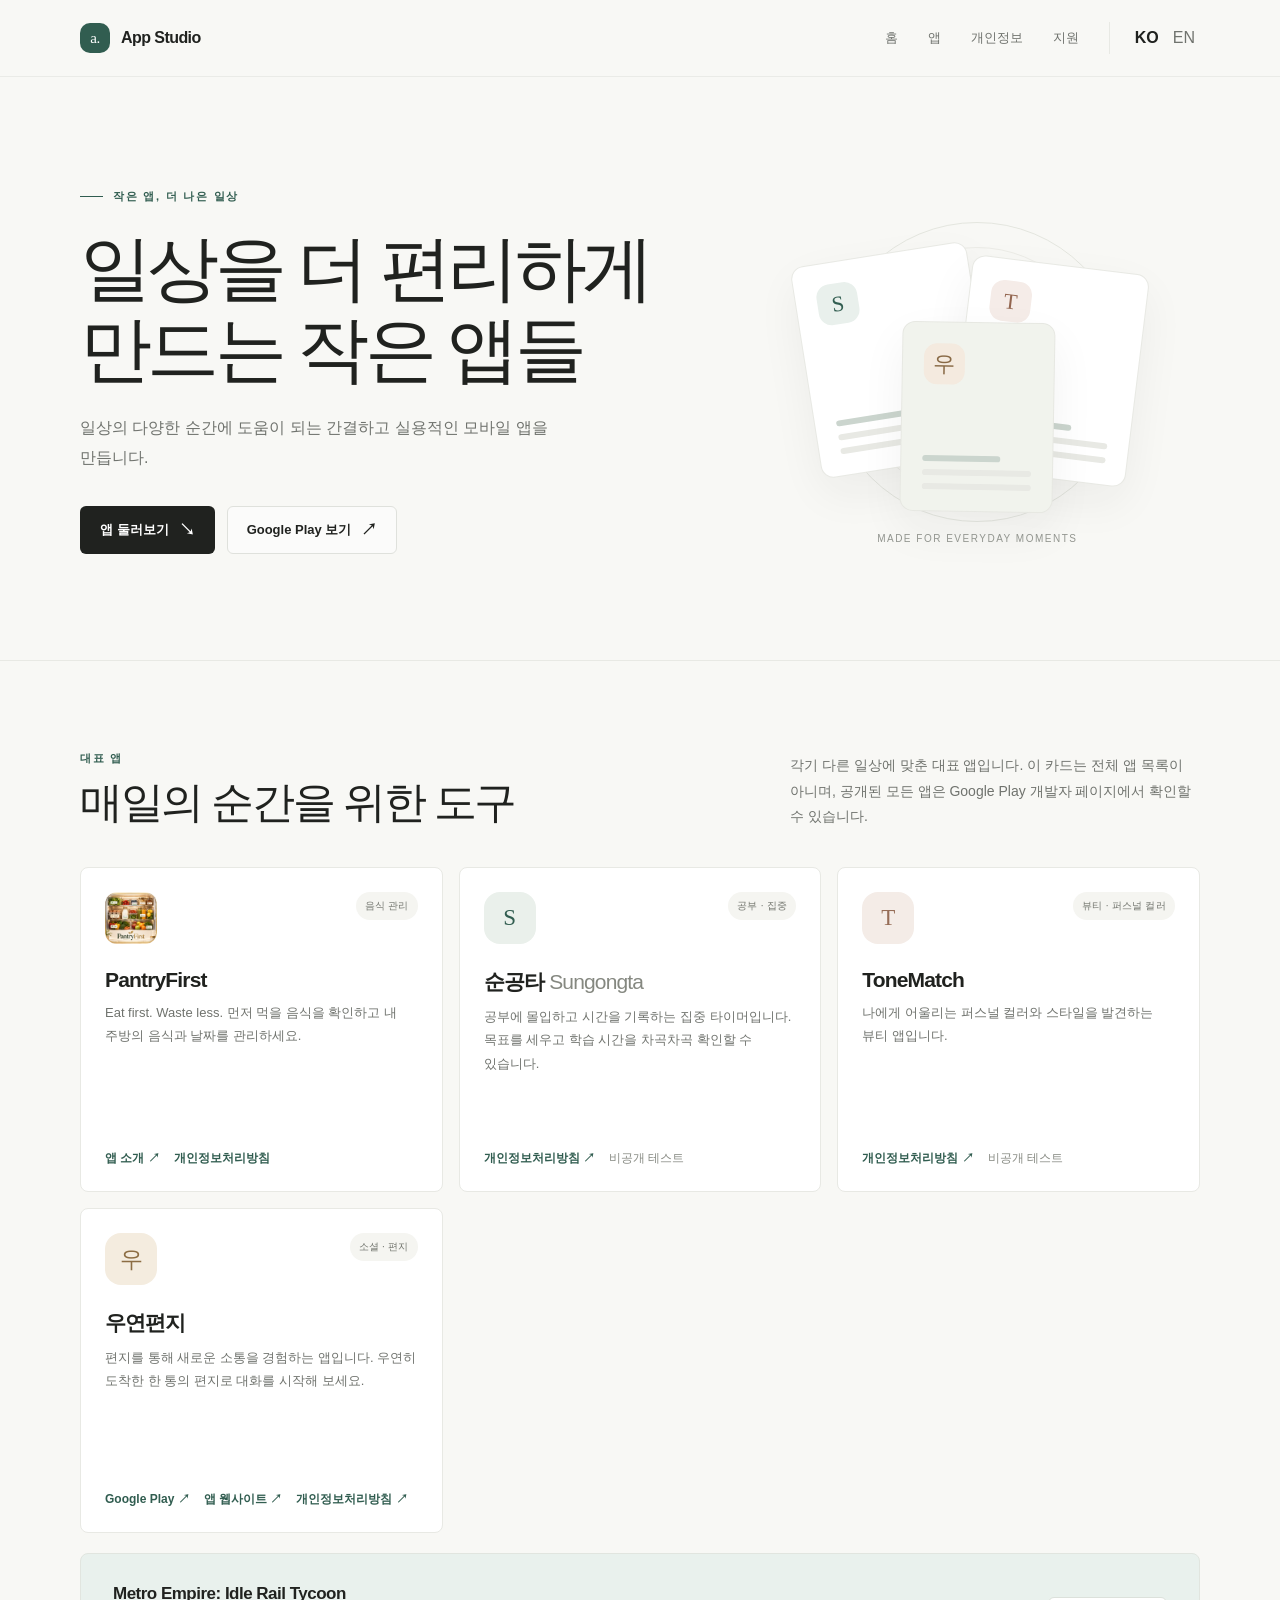
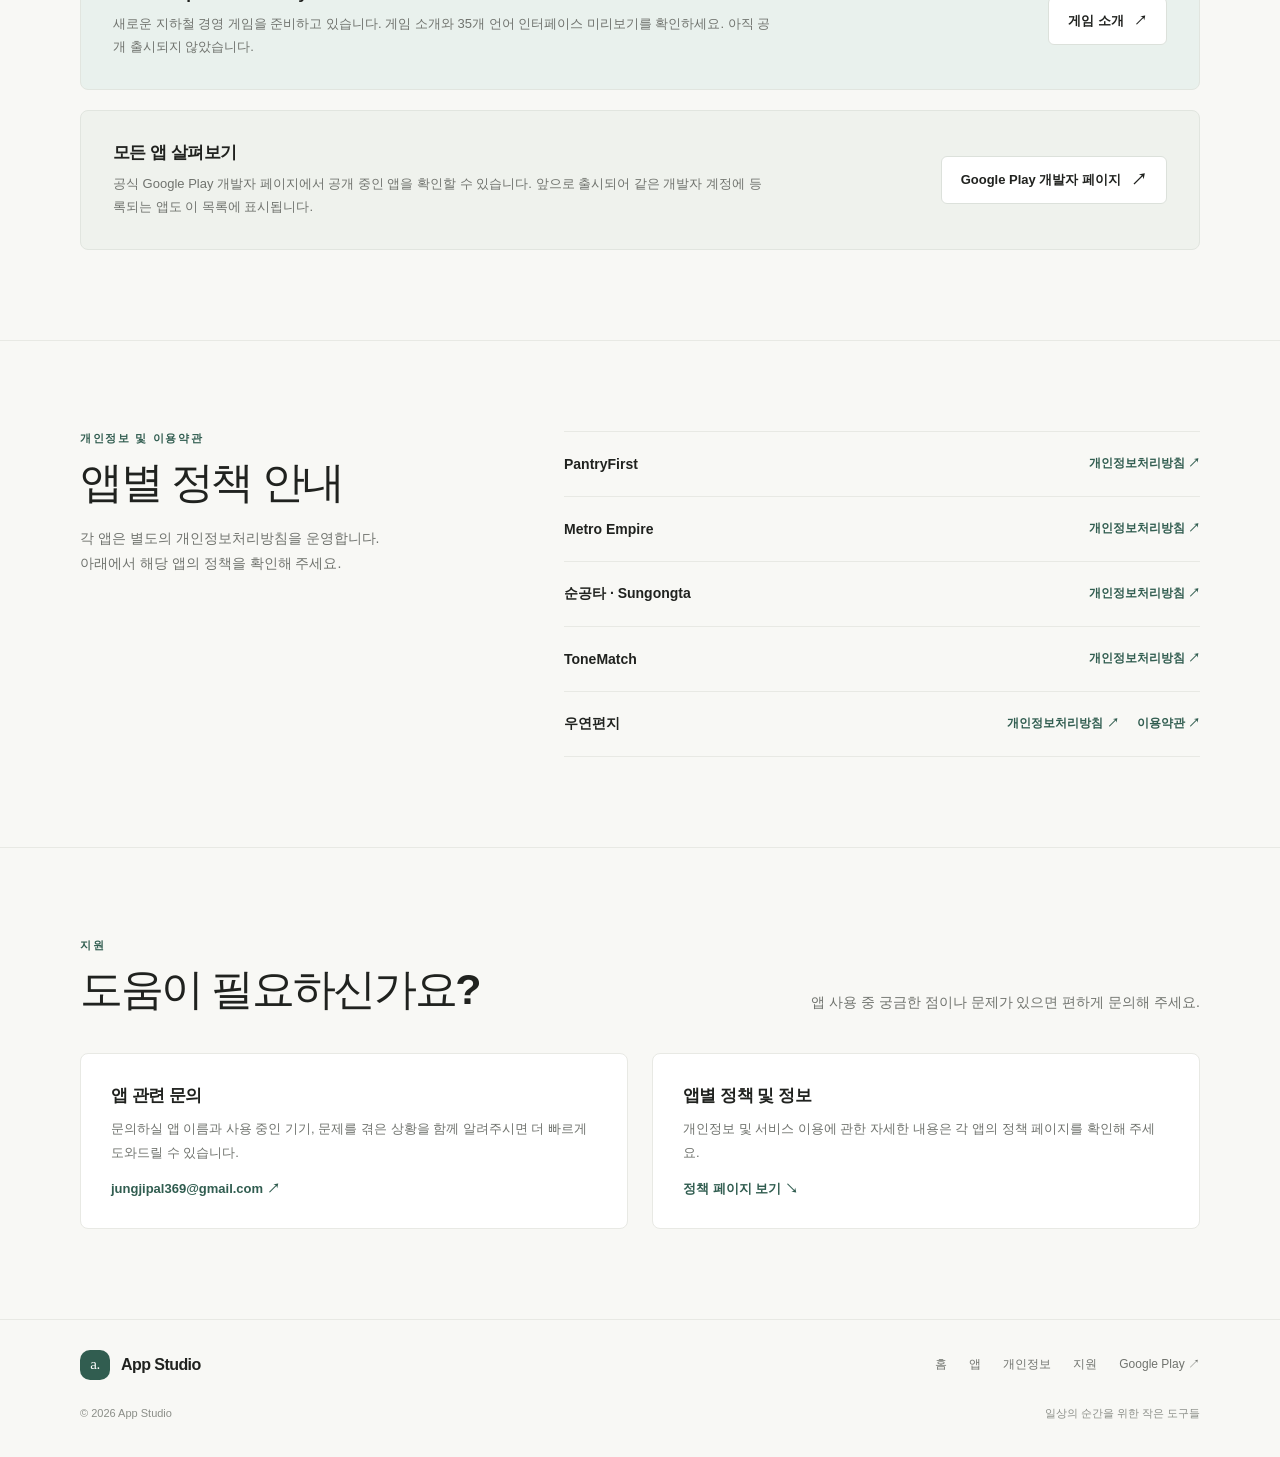
==== commit 90c5fbb6: "Add PantryFirst brand icon and feature artwork" ====
--- a/index.html
+++ b/index.html
@@ -207,7 +207,7 @@
         </div>
         <div class="app-grid">
           <article class="app-card">
-            <div class="app-top"><div class="app-icon study" aria-hidden="true">PF</div><span class="category" data-ko="음식 관리" data-en="Food &amp; Drink">음식 관리</span></div>
+            <div class="app-top"><div class="app-icon study" aria-hidden="true"><img src="pantryfirst/assets/icon-512.png" alt="" style="width:100%;height:100%;object-fit:cover;border-radius:12px"></div><span class="category" data-ko="음식 관리" data-en="Food &amp; Drink">음식 관리</span></div>
             <h3>PantryFirst</h3><p data-ko="Eat first. Waste less. 먼저 먹을 음식을 확인하고 내 주방의 음식과 날짜를 관리하세요." data-en="Eat first. Waste less. See what to use first and keep track of your kitchen.">Eat first. Waste less. 먼저 먹을 음식을 확인하고 내 주방의 음식과 날짜를 관리하세요.</p>
             <div class="card-links"><a href="pantryfirst/" data-ko="앱 소개 ↗" data-en="About the app ↗">앱 소개 ↗</a><a href="pantryfirst/privacy.html" data-ko="개인정보처리방침" data-en="Privacy policy">개인정보처리방침</a></div>
           </article>
